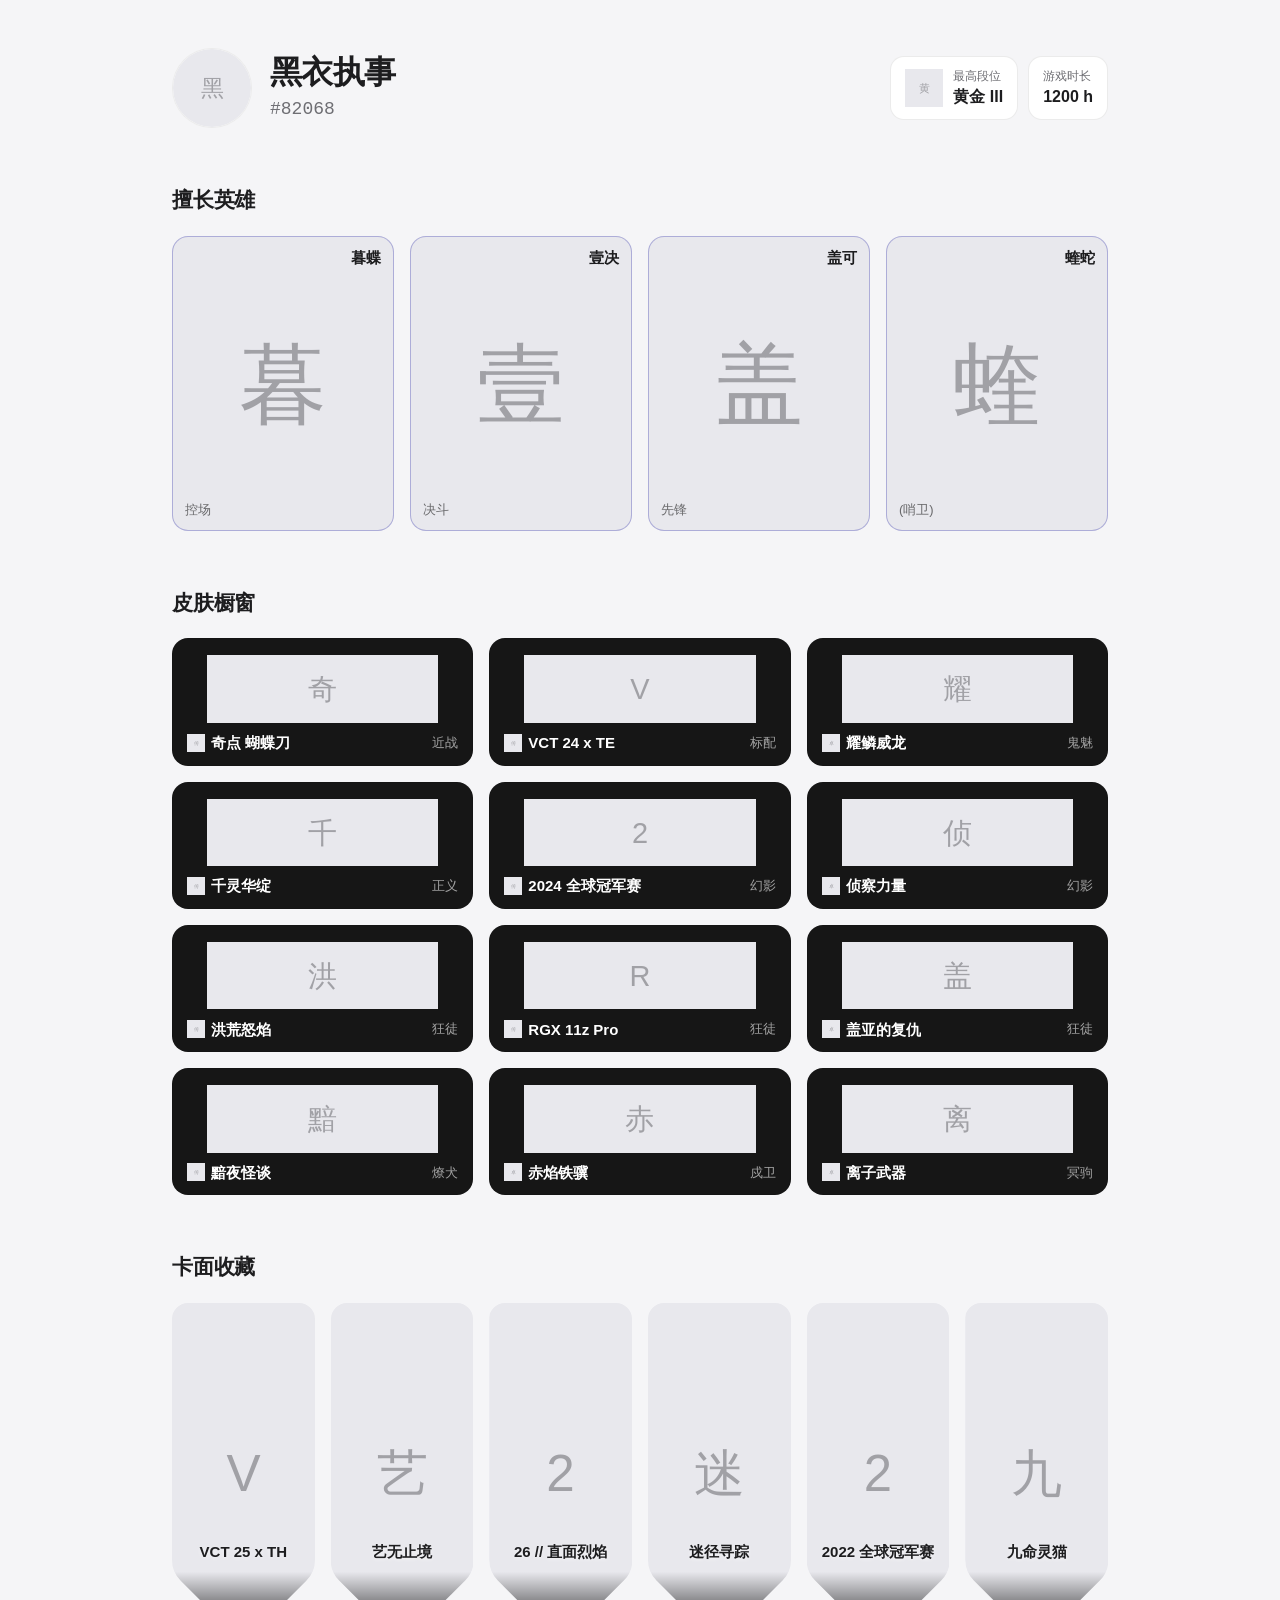
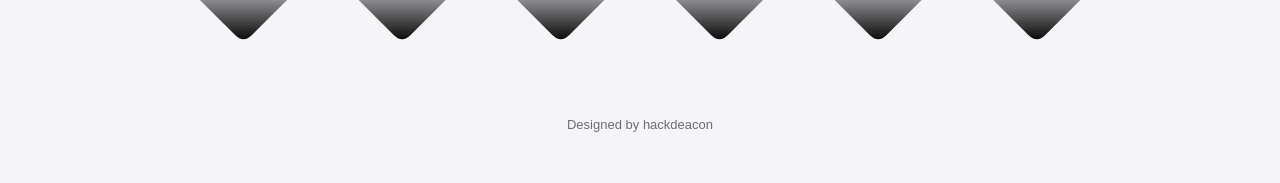
==== index.html @ 5ab4e8ec "feat: set apple-touch-icon to valorant icon" ====
<!DOCTYPE html>
<html lang="en">
<head>
  <meta charset="UTF-8" />
  <meta name="viewport" content="width=device-width, initial-scale=1.0, viewport-fit=cover" />
  <meta name="description" content="无畏契约个人名片：段位、擅长英雄与皮肤收藏" />
  <meta property="og:type" content="website" />
  <meta property="og:url" content="https://hackimi.cn/" />
  <meta property="og:title" content="黑衣执事 #82068" data-og="title" />
  <meta property="og:description" content="最高段位 黄金 III · 1200 h · 无畏契约个人名片" data-og="description" />
  <meta property="og:image" content="https://hackimi.cn/og.png" />
  <meta property="og:image:width" content="2400" />
  <meta property="og:image:height" content="1260" />
  <meta name="twitter:card" content="summary_large_image" />
  <meta name="twitter:title" content="黑衣执事 #82068" data-og="title" />
  <meta name="twitter:description" content="最高段位 黄金 III · 1200 h · 无畏契约个人名片" data-og="description" />
  <meta name="twitter:image" content="https://hackimi.cn/og.png" />
  <title>无畏契约名片</title>
  <link rel="apple-touch-icon" href="https://cdn.simpleicons.org/valorant" />
  <link rel="stylesheet" href="style.css" />
</head>
<body>
  <div class="page">
    <header class="profile">
      <div class="avatar" id="avatar"></div>
      <div class="profile-info">
        <h1 class="name">
          <span id="player-name">加载中</span>
        </h1>
        <p class="tag" id="player-tag"></p>
      </div>
      <div class="profile-meta">
        <div class="rank">
          <div class="rank-icon" id="rank-icon"></div>
          <div class="rank-text">
            <span class="meta-label">最高段位</span>
            <span class="meta-value" id="rank-name">--</span>
          </div>
        </div>
        <div class="playtime">
          <span class="meta-label">游戏时长</span>
          <span class="meta-value" id="play-time">--</span>
        </div>
      </div>
    </header>

    <main>
      <section class="section">
        <h2>擅长英雄</h2>
        <div class="agent-grid" id="agents"></div>
      </section>

      <section class="section">
        <h2>皮肤橱窗</h2>
        <div class="skin-grid" id="favorite-skins"></div>
      </section>

      <section class="section">
        <h2>卡面收藏</h2>
        <div class="card-grid" id="cards"></div>
      </section>

      <section class="section" hidden>
        <h2>皮肤橱窗</h2>
        <div class="showcase-grid" id="showcase"></div>
      </section>
    </main>

    <footer class="footer">
      Designed by <a href="https://x.com/hackdeacon" target="_blank" rel="noopener noreferrer">hackdeacon</a>
    </footer>
  </div>

  <script src="data.js"></script>
  <script src="app.js"></script>
</body>
</html>
---- style.css ----
:root {
  --bg: #f5f5f7;
  --surface: #ffffff;
  --text: #1d1d1f;
  --text-secondary: #6e6e73;
  --hairline: rgba(0, 0, 0, 0.08);
  --font: -apple-system, BlinkMacSystemFont, "SF Pro Text", "SF Pro Display", "Helvetica Neue", "PingFang SC", "Noto Sans SC", sans-serif;
}

@media (prefers-color-scheme: dark) {
  :root {
    --bg: #000000;
    --surface: #1d1d1f;
    --text: #f5f5f7;
    --text-secondary: #86868b;
    --hairline: rgba(255, 255, 255, 0.12);
  }
}

* {
  box-sizing: border-box;
  margin: 0;
  padding: 0;
}

html {
  -webkit-text-size-adjust: 100%;
}

body {
  background: var(--bg);
  color: var(--text);
  font-family: var(--font);
  line-height: 1.5;
  -webkit-font-smoothing: antialiased;
  text-rendering: optimizeLegibility;
}

img {
  max-width: 100%;
}

.page {
  max-width: 980px;
  margin: 0 auto;
  padding: 48px 22px 48px;
  padding-left: max(22px, env(safe-area-inset-left));
  padding-right: max(22px, env(safe-area-inset-right));
  padding-bottom: max(48px, env(safe-area-inset-bottom));
}

.profile {
  display: flex;
  align-items: center;
  gap: 18px;
  margin-bottom: 56px;
}

.avatar {
  flex: none;
}

.avatar img {
  display: block;
  width: 80px;
  height: 80px;
  border-radius: 50%;
  object-fit: cover;
  background: var(--surface);
  border: 1px solid var(--hairline);
}

.profile-info {
  flex: 1;
  min-width: 0;
}

.name {
  display: flex;
  align-items: baseline;
  flex-wrap: wrap;
  gap: 8px;
  font-size: clamp(24px, 3.6vw, 32px);
  font-weight: 700;
  line-height: 1.2;
  letter-spacing: -0.02em;
  overflow-wrap: break-word;
}

.tag {
  margin-top: 4px;
  font-size: 18px;
  font-weight: 500;
  font-family: ui-monospace, SFMono-Regular, Menlo, monospace;
  color: var(--text-secondary);
  letter-spacing: 0;
}

.profile-meta {
  display: flex;
  flex: none;
  flex-wrap: wrap;
  align-items: center;
  gap: 10px;
}

.rank {
  display: inline-flex;
  align-items: center;
  gap: 10px;
  padding: 10px 14px;
  text-align: left;
  background: var(--surface);
  border: 1px solid var(--hairline);
  border-radius: 14px;
}

.playtime {
  display: inline-flex;
  flex-direction: column;
  justify-content: center;
  padding: 10px 14px;
  background: var(--surface);
  border: 1px solid var(--hairline);
  border-radius: 14px;
}

.meta-label {
  font-size: 12px;
  color: var(--text-secondary);
}

.meta-value {
  font-size: 16px;
  font-weight: 600;
}

.rank-icon img {
  display: block;
  width: 38px;
  height: 38px;
  object-fit: contain;
}

.rank-text {
  display: flex;
  flex-direction: column;
  justify-content: center;
}

.section {
  margin-top: 56px;
}

.section h2 {
  margin-bottom: 20px;
  font-size: 21px;
  font-weight: 600;
  letter-spacing: -0.01em;
}

.agent-grid {
  display: grid;
  grid-template-columns: repeat(4, 1fr);
  gap: 16px;
}

.agent-card {
  position: relative;
  overflow: hidden;
  background: var(--surface);
  border: 1px solid var(--hairline);
  border-radius: 16px;
}

.agent-card.tinted {
  border-color: rgba(255, 255, 255, 0.14);
}

.agent-card.tinted.tone-light .agent-name {
  color: #fff;
}

.agent-card.tinted.tone-light .agent-role {
  color: rgba(255, 255, 255, 0.78);
}

.agent-card.tinted.tone-dark .agent-name {
  color: #1d1d1f;
}

.agent-card.tinted.tone-dark .agent-role {
  color: rgba(0, 0, 0, 0.55);
}

.agent-img {
  display: block;
  width: 100%;
  aspect-ratio: 3 / 4;
  object-fit: cover;
}

.agent-role {
  position: absolute;
  left: 12px;
  bottom: 10px;
  z-index: 2;
  font-size: 13px;
  color: var(--text-secondary);
}

.agent-name {
  position: absolute;
  top: 10px;
  right: 12px;
  z-index: 2;
  font-size: 15px;
  font-weight: 600;
}

.skin-grid {
  display: grid;
  grid-template-columns: repeat(3, 1fr);
  gap: 16px;
}

.skin-card {
  overflow: hidden;
  background: #161616;
  border: 1px solid var(--hairline);
  border-radius: 16px;
}

.skin-thumb {
  display: block;
  width: 100%;
  aspect-ratio: 512 / 150;
  object-fit: contain;
  padding: 16px 16px 4px;
}

.skin-info {
  display: flex;
  align-items: center;
  justify-content: space-between;
  gap: 8px;
  min-width: 0;
  padding: 6px 14px 12px;
}

.skin-title {
  display: flex;
  align-items: center;
  gap: 6px;
  min-width: 0;
  line-height: 1;
}

.skin-tier {
  flex: none;
  display: block;
  width: 18px;
  height: 18px;
  object-fit: contain;
  object-position: center center;
}

.skin-name {
  min-width: 0;
  font-size: 15px;
  font-weight: 600;
  color: #fff;
  white-space: nowrap;
  overflow: hidden;
}

.skin-name.is-faded {
  -webkit-mask-image: linear-gradient(to right, #000 calc(100% - 24px), transparent);
  mask-image: linear-gradient(to right, #000 calc(100% - 24px), transparent);
}

.skin-weapon {
  flex: none;
  font-size: 13px;
  color: rgba(255, 255, 255, 0.6);
  white-space: nowrap;
}

.card-grid {
  display: grid;
  grid-template-columns: repeat(6, 1fr);
  align-items: start;
  gap: 16px;
}

.card-item {
  overflow: hidden;
  border-radius: 16px;
}

.card-media {
  position: relative;
  line-height: 0;
  clip-path: polygon(0 0, 100% 0, 100% 79.06%, 50% 100%, 0 79.06%);
}

.card-media::after {
  content: "";
  position: absolute;
  inset: 0;
  pointer-events: none;
  background: linear-gradient(
    to bottom,
    rgba(0, 0, 0, 0) 0%,
    rgba(0, 0, 0, 0) var(--card-fade, 79.06%),
    #000 100%
  );
}

.card-img {
  display: block;
  width: 100%;
  height: auto;
}

.card-caption {
  position: absolute;
  left: 0;
  right: 0;
  bottom: calc(var(--card-tri, 0px) + 10px);
  z-index: 1;
  padding: 0 10px;
  line-height: 1.4;
  text-align: center;
  font-size: 15px;
  font-weight: 600;
  color: #fff;
  text-shadow: 0 1px 4px rgba(0, 0, 0, 0.5);
  white-space: nowrap;
  overflow: hidden;
  pointer-events: none;
}

.card-caption.is-faded {
  -webkit-mask-image: linear-gradient(to right, transparent, #000 16px, #000 calc(100% - 16px), transparent);
  mask-image: linear-gradient(to right, transparent, #000 16px, #000 calc(100% - 16px), transparent);
}

.card-caption.cap-dark {
  color: #1d1d1f;
  text-shadow: 0 1px 4px rgba(255, 255, 255, 0.6);
}

.card-caption.cap-light {
  color: #fff;
  text-shadow: 0 1px 4px rgba(0, 0, 0, 0.5);
}

.showcase-grid {
  display: grid;
  grid-template-columns: repeat(auto-fill, minmax(260px, 1fr));
  gap: 16px;
}

.showcase-card {
  overflow: hidden;
  background: var(--surface);
  border: 1px solid var(--hairline);
  border-radius: 16px;
}

.showcase-img {
  display: block;
  width: 100%;
  aspect-ratio: 512 / 150;
  object-fit: contain;
  padding: 12px;
}

.showcase-info {
  display: flex;
  align-items: baseline;
  justify-content: space-between;
  gap: 8px;
  padding: 12px 14px;
}

.showcase-name {
  min-width: 0;
  font-size: 15px;
  font-weight: 600;
  white-space: nowrap;
  overflow: hidden;
}

.showcase-name.is-faded {
  -webkit-mask-image: linear-gradient(to right, #000 calc(100% - 24px), transparent);
  mask-image: linear-gradient(to right, #000 calc(100% - 24px), transparent);
}

.showcase-meta {
  font-size: 13px;
  color: var(--text-secondary);
  white-space: nowrap;
}

.empty {
  color: var(--text-secondary);
  font-size: 14px;
}

.footer {
  margin-top: 72px;
  text-align: center;
  font-size: 13px;
  color: var(--text-secondary);
}

.footer a {
  color: inherit;
  text-decoration: none;
}

.footer a:hover {
  text-decoration: underline;
  color: #000000;
}

@media (prefers-color-scheme: dark) {
  .footer a:hover {
    color: #ffffff;
  }
}

@media (max-width: 720px) {
  .page {
    padding-top: 40px;
  }

  .profile {
    gap: 14px;
    margin-bottom: 44px;
  }

  .avatar img {
    width: 72px;
    height: 72px;
  }

  .tag {
    font-size: 16px;
  }

  .section {
    margin-top: 44px;
  }

  .section h2 {
    margin-bottom: 16px;
    font-size: 19px;
  }

  .agent-grid,
  .skin-grid,
  .showcase-grid {
    gap: 12px;
  }
}

@media (max-width: 560px) {
  .profile {
    flex-wrap: nowrap;
    justify-content: center;
    align-items: center;
    gap: 12px;
    text-align: left;
  }

  .name {
    font-size: 19px;
  }

  .tag {
    font-size: 14px;
  }

  .skin-name {
    font-size: 13px;
  }

  .profile-info {
    flex: 1 1 auto;
    min-width: 0;
  }

  .profile-meta {
    flex-direction: row;
    align-items: center;
    gap: 6px;
  }

  .rank {
    gap: 6px;
    padding: 6px 8px;
    border-radius: 10px;
  }

  .rank-icon img {
    width: 27px;
    height: 27px;
  }

  .playtime {
    padding: 6px 8px;
    border-radius: 10px;
  }

  .meta-label {
    font-size: 10px;
  }

  .meta-value {
    font-size: 13px;
  }

  .agent-grid,
  .skin-grid,
  .showcase-grid {
    grid-template-columns: repeat(2, 1fr);
  }

  .card-grid {
    grid-template-columns: repeat(3, 1fr);
  }
}

@media (max-width: 480px) {
  .page {
    padding-top: 32px;
  }

  .profile {
    gap: 10px;
    margin-bottom: 40px;
  }

  .avatar img {
    width: 52px;
    height: 52px;
  }

  .name {
    font-size: 18px;
  }

  .tag {
    margin-top: 2px;
    font-size: 13px;
  }

  .agent-name {
    font-size: 14px;
  }

  .agent-role,
  .skin-weapon,
  .showcase-meta {
    font-size: 12px;
  }

  .skin-info {
    padding: 5px 12px 10px;
  }

  .skin-thumb {
    padding: 8px 8px 4px;
  }

  .showcase-img {
    padding: 8px;
  }

  .card-caption {
    font-size: 13px;
  }

  .showcase-info {
    gap: 6px;
    padding: 10px 12px;
  }

  .showcase-name {
    max-width: 100%;
    font-size: 14px;
  }

  .footer {
    margin-top: 56px;
  }
}
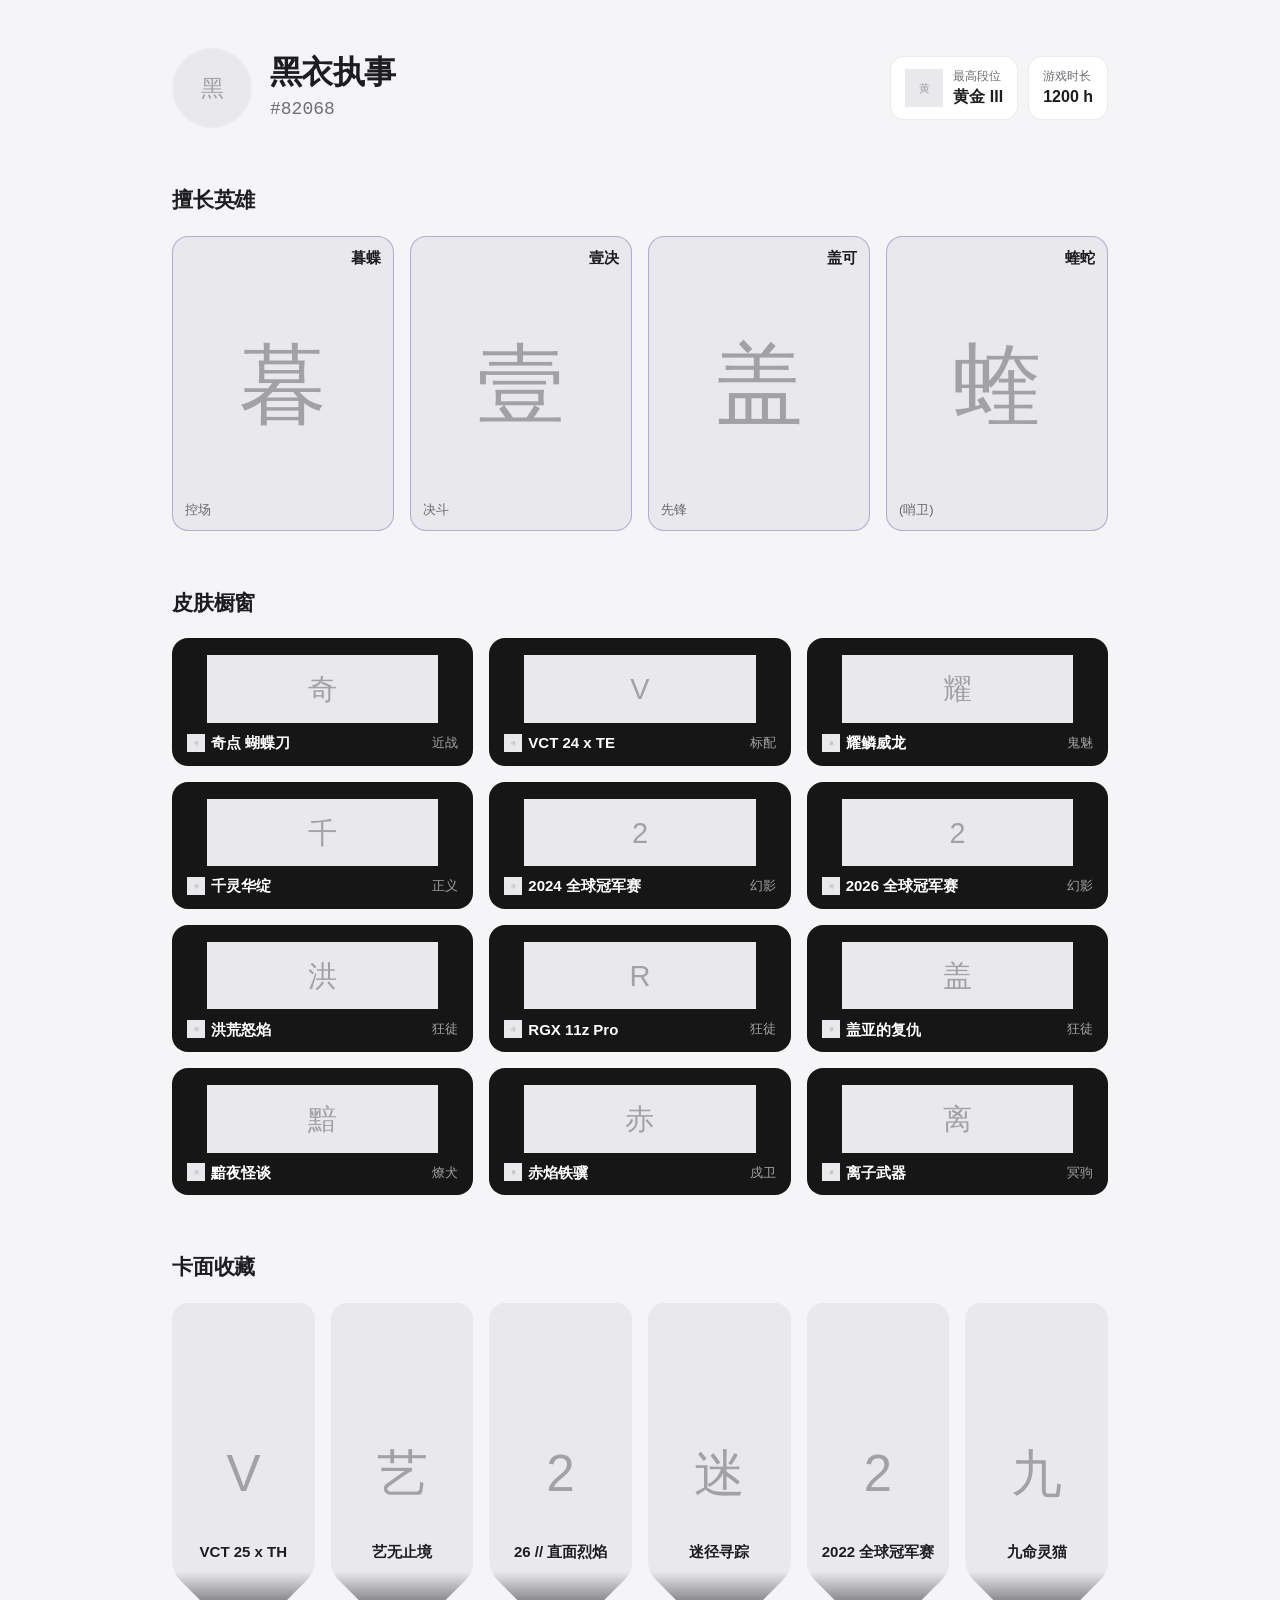
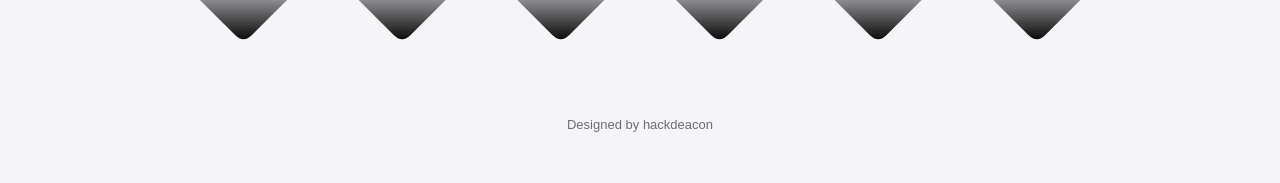
==== commit 3a4ffbef: "chore: update favicon to simpleicons valorant" ====
--- a/index.html
+++ b/index.html
@@ -16,7 +16,9 @@
   <meta name="twitter:description" content="最高段位 黄金 III · 1200 h · 无畏契约个人名片" data-og="description" />
   <meta name="twitter:image" content="https://hackimi.cn/og.png" />
   <title>无畏契约名片</title>
-  <link rel="apple-touch-icon" href="https://cdn.simpleicons.org/valorant" />
+  <link rel="icon" type="image/svg+xml" href="https://cdn.simpleicons.org/valorant" />
+  <link rel="shortcut icon" href="https://cdn.simpleicons.org/valorant" />
+  <link rel="apple-touch-icon" href="valorant.png" />
   <link rel="stylesheet" href="style.css" />
 </head>
 <body>
